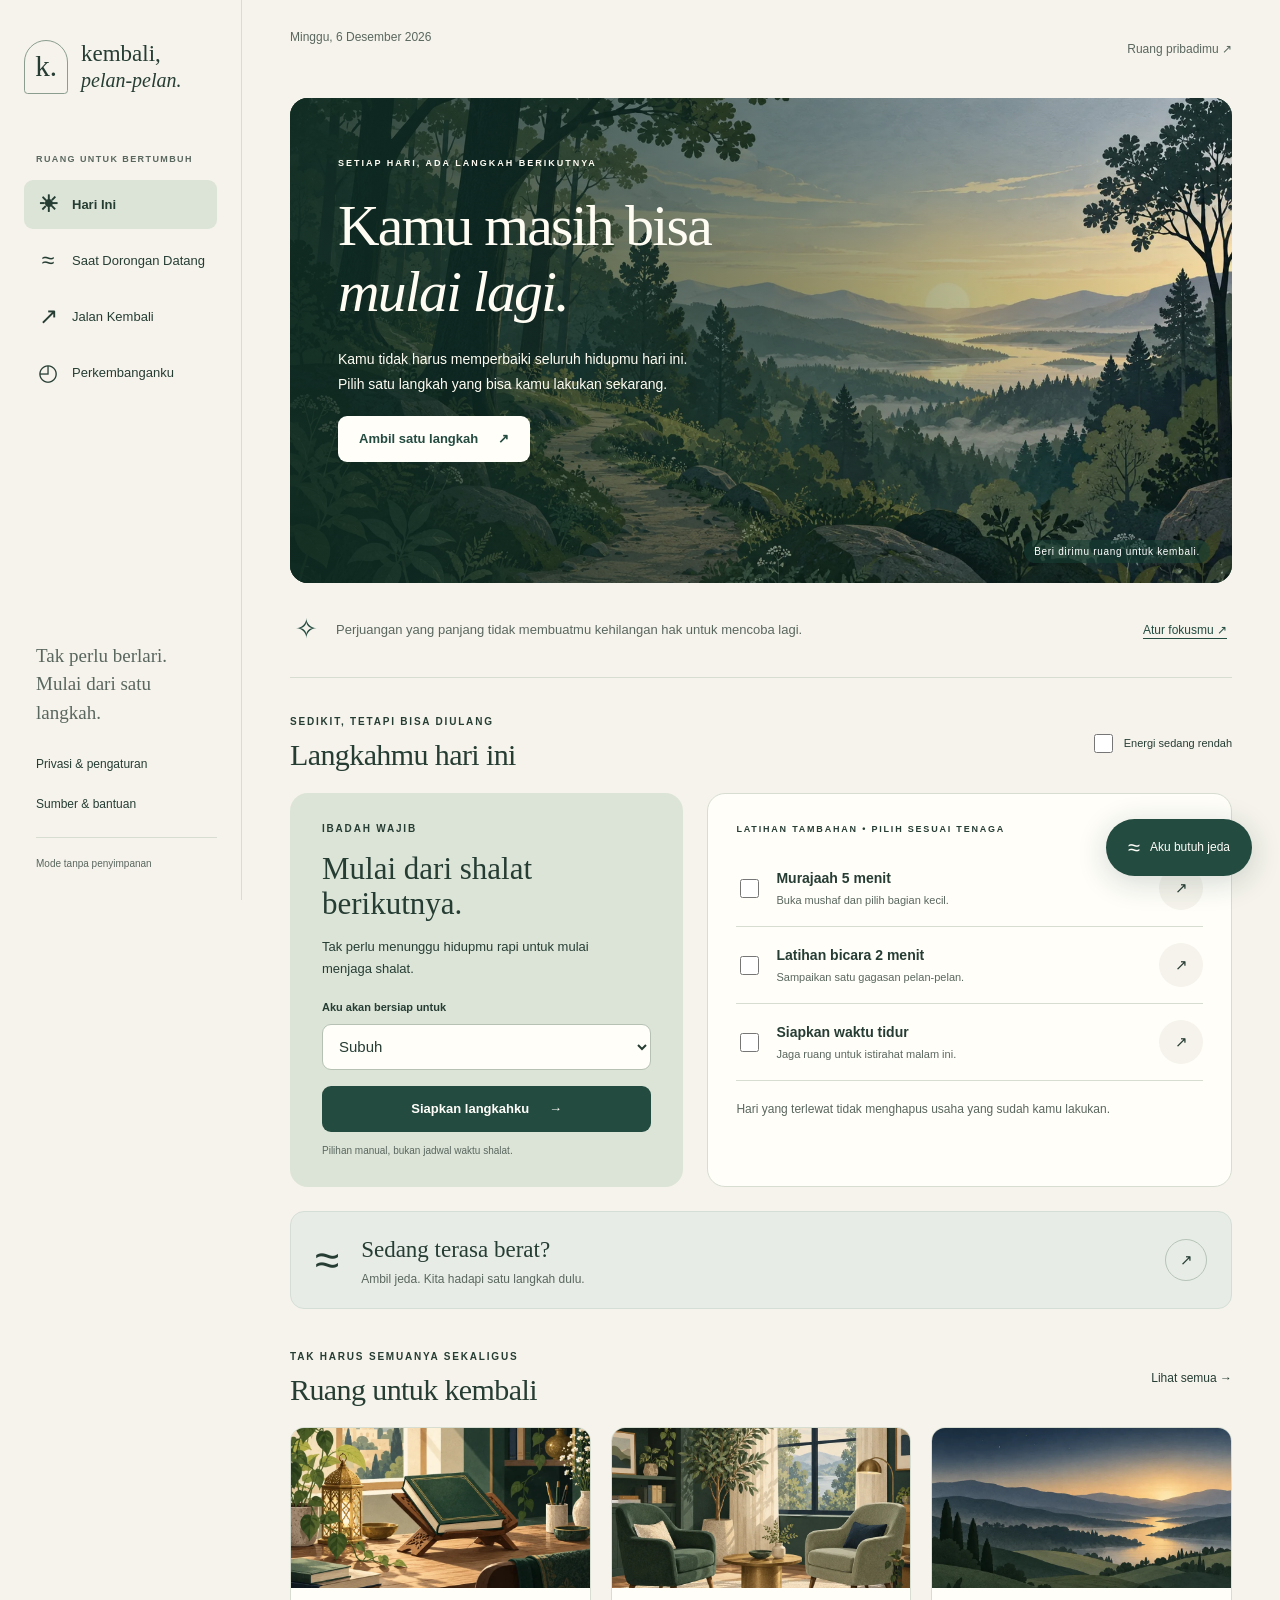
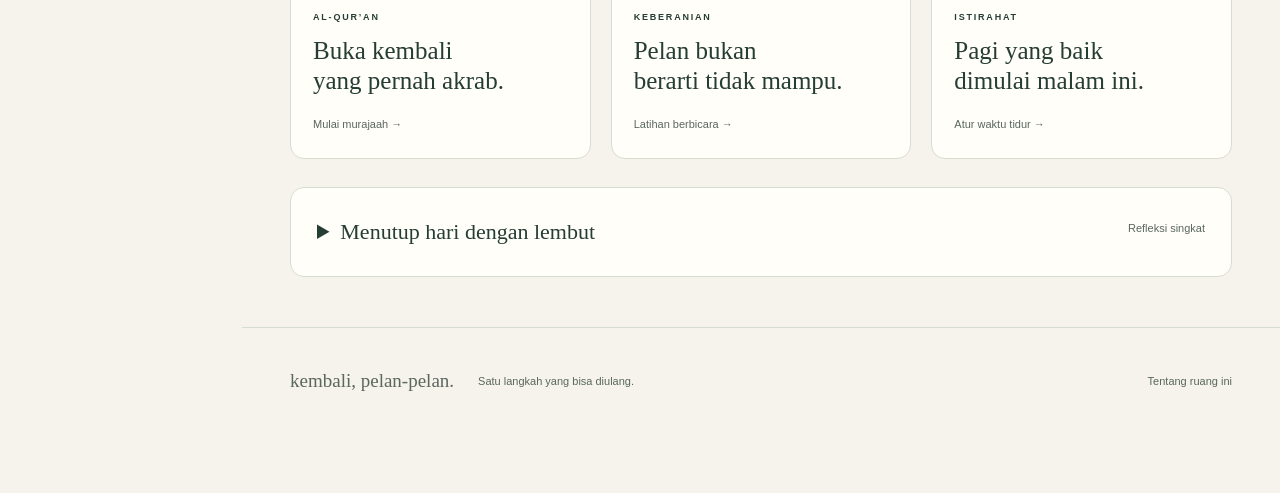
==== index.html @ 1400172d "Build Kembali Pelan-Pelan reflection website" ====
<!doctype html>
<html lang="id">
<head>
<meta charset="UTF-8">
<meta name="viewport" content="width=device-width, initial-scale=1">
<meta name="color-scheme" content="light">
<meta name="description" content="Ruang pribadi untuk menata ibadah, kebiasaan, keberanian, dan kejernihan pikiran.">
<title>Kembali, Pelan-Pelan</title>
<link rel="stylesheet" href="styles.css">
<script src="app.js" defer></script>
</head>
<body>
<a class="skip" href="#main">Lewati ke isi</a>
<aside class="sidebar">
  <a class="brand" href="#today" aria-label="Kembali, Pelan-Pelan — beranda"><span class="brand-mark" aria-hidden="true">k.</span><span id="brand-title">kembali,<br><em>pelan-pelan.</em></span></a>
  <span class="eyebrow sidebar-label">RUANG UNTUK BERTUMBUH</span>
  <nav aria-label="Navigasi utama">
    <a href="#today" data-nav="today"><span aria-hidden="true">☀</span><span>Hari Ini</span></a>
    <a href="#pause" data-nav="pause"><span aria-hidden="true">≈</span><span>Saat Dorongan Datang</span></a>
    <a href="#journey" data-nav="journey"><span aria-hidden="true">↗</span><span>Jalan Kembali</span></a>
    <a href="#progress" data-nav="progress"><span aria-hidden="true">◴</span><span>Perkembanganku</span></a>
  </nav>
  <div class="sidebar-bottom"><p>Tak perlu berlari.<br>Mulai dari satu langkah.</p><a href="#settings">Privasi & pengaturan</a><a href="#help">Sumber & bantuan</a><span id="storage-badge">Mode tanpa penyimpanan</span></div>
</aside>
<div class="page-shell">
<header class="topbar"><span id="date-label"></span><a class="quiet-link" href="#settings">Ruang pribadimu <span aria-hidden="true">↗</span></a></header>
<main id="main" tabindex="-1">
<section id="today" class="view" aria-labelledby="today-title">
  <div class="hero">
    <img src="assets/hero.webp" alt="Jalan kecil di antara pepohonan menuju cahaya fajar." fetchpriority="high">
    <div class="hero-shade"></div>
    <div class="hero-content"><span class="eyebrow">SETIAP HARI, ADA LANGKAH BERIKUTNYA</span><h1 id="today-title">Kamu masih bisa<br><em>mulai lagi.</em></h1><p>Kamu tidak harus memperbaiki seluruh hidupmu hari ini. Pilih satu langkah yang bisa kamu lakukan sekarang.</p><a class="button light" href="#daily-plan">Ambil satu langkah <span aria-hidden="true">↗</span></a></div>
    <span class="hero-caption">Beri dirimu ruang untuk kembali.</span>
  </div>
  <div class="welcome-note"><span aria-hidden="true">✧</span><p>Perjuangan yang panjang tidak membuatmu kehilangan hak untuk mencoba lagi.</p><button class="text-button" id="open-onboarding">Atur fokusmu ↗</button></div>
  <div class="section-heading" id="daily-plan"><div><span class="eyebrow">SEDIKIT, TETAPI BISA DIULANG</span><h2>Langkahmu hari ini</h2></div><label class="switch-label"><input type="checkbox" id="low-energy"> Energi sedang rendah</label></div>
  <div class="daily-grid">
    <article class="prayer-card"><span class="eyebrow">IBADAH WAJIB</span><h3>Mulai dari shalat<br>berikutnya.</h3><p>Tak perlu menunggu hidupmu rapi untuk mulai menjaga shalat.</p><label for="next-prayer">Aku akan bersiap untuk</label><select id="next-prayer"><option>Subuh</option><option>Zuhur</option><option>Asar</option><option>Magrib</option><option>Isya</option></select><a href="#prayer" class="button">Siapkan langkahku <span aria-hidden="true">→</span></a><small>Pilihan manual, bukan jadwal waktu shalat.</small></article>
    <article class="daily-tasks"><span class="eyebrow">LATIHAN TAMBAHAN • PILIH SESUAI TENAGA</span><div id="task-list"></div><p class="soft-note">Hari yang terlewat tidak menghapus usaha yang sudah kamu lakukan.</p></article>
  </div>
  <a href="#pause" class="pause-strip"><span class="wave-symbol" aria-hidden="true">≈</span><span><strong>Sedang terasa berat?</strong><small>Ambil jeda. Kita hadapi satu langkah dulu.</small></span><span class="round-arrow" aria-hidden="true">↗</span></a>
  <div class="section-heading"><div><span class="eyebrow">TAK HARUS SEMUANYA SEKALIGUS</span><h2>Ruang untuk kembali</h2></div><a href="#journey" class="quiet-link">Lihat semua →</a></div>
  <div class="feature-grid">
    <a class="feature" href="#quran"><img src="assets/quran.webp" alt="" loading="lazy"><div><span class="eyebrow">AL-QUR’AN</span><h3>Buka kembali<br>yang pernah akrab.</h3><span>Mulai murajaah →</span></div></a>
    <a class="feature" href="#speak"><img src="assets/conversation.webp" alt="" loading="lazy"><div><span class="eyebrow">KEBERANIAN</span><h3>Pelan bukan<br>berarti tidak mampu.</h3><span>Latihan berbicara →</span></div></a>
    <a class="feature" href="#sleep"><img src="assets/sleep.webp" alt="" loading="lazy"><div><span class="eyebrow">ISTIRAHAT</span><h3>Pagi yang baik<br>dimulai malam ini.</h3><span>Atur waktu tidur →</span></div></a>
  </div>
  <details class="journal"><summary>Menutup hari dengan lembut <span>Refleksi singkat</span></summary><label for="evening-note">Apa satu hal yang sudah cukup baik hari ini?</label><textarea id="evening-note" rows="3" maxlength="3000" placeholder="Tidak perlu pencapaian besar."></textarea><button class="button" id="save-evening">Catat refleksi</button><small class="session-hint"></small></details>
</section>
<section id="pause" class="view" hidden aria-labelledby="pause-title">
  <div class="page-intro"><span class="eyebrow">BERI JARAK ANTARA DORONGAN DAN TINDAKAN</span><h1 id="pause-title">Kita berhenti<br><em>sebentar.</em></h1><p>Ada dorongan yang sedang muncul. Kamu bisa memberi jeda sebelum bertindak. Kamu tidak harus menyelesaikan semuanya sekaligus.</p></div>
  <div class="split-layout"><div class="stack">
    <article class="panel"><span class="step-number">01</span><h2>Kenali, tanpa menghakimi.</h2><label for="trigger">Apa yang sedang terasa? <small>(opsional, tidak dicatat)</small></label><select id="trigger"><option>Belum tahu</option><option>Bosan</option><option>Kesepian</option><option>Stres</option><option>Sulit tidur</option><option>Terpapar konten</option><option>Sedang menghindari tugas</option></select><p>Rasa yang muncul bukan perintah yang harus kamu ikuti.</p></article>
    <article class="panel"><span class="step-number">02</span><h2>Ubah keadaan sekitar.</h2><ul class="calm-list"><li>Tutup konten pemicu dan letakkan perangkat di luar jangkauan.</li><li>Pindah dari tempat yang biasanya membuat pola itu berulang.</li><li>Pilih ruang yang aman dan lebih terbuka.</li><li>Hubungi orang yang kamu percaya jika kamu nyaman.</li></ul><p class="soft-note">Boleh tinggalkan halaman ini jika menjauh dari perangkat lebih membantu.</p></article>
    <article class="panel"><span class="step-number">03</span><h2>Pilih satu kegiatan pengganti.</h2><div class="choice-grid" id="replacement-choices"><button>Jalan sebentar</button><button>Minum air</button><button>Rapikan satu sudut</button><button>Kirim pesan ke teman</button><button>Baca beberapa halaman</button><button>Berwudhu jika perlu</button></div><p id="replacement-feedback" aria-live="polite">Pilih yang paling mudah dilakukan sekarang.</p></article>
  </div><div class="stack">
    <article class="timer-panel"><img src="assets/waves.webp" alt="Ombak lembut di laut yang tenang."><div class="timer-content"><span class="eyebrow">WAKTU UNTUK MEMBERI JEDA</span><div class="timer-readout" id="pause-clock" role="timer" aria-label="Sisa waktu jeda">05:00</div><label for="pause-duration">Durasi jeda</label><select id="pause-duration"><option value="2">2 menit</option><option value="5" selected>5 menit</option><option value="10">10 menit</option></select><div class="button-row"><button class="button" id="pause-start">Mulai jeda</button><button class="button secondary" id="pause-stop">Hentikan</button></div><p id="pause-timer-status" aria-live="polite">Kamu boleh berhenti atau memilih langkah lain kapan pun.</p><small>Berakhirnya timer bukan jaminan dorongan hilang.</small></div></article>
    <article class="panel"><h3>Bagaimana sekarang?</h3><div class="choice-stack" id="feeling-choices"><button data-feeling="lighter">Sedikit lebih ringan</button><button data-feeling="same">Masih sama</button><button data-feeling="support">Aku perlu dukungan lain</button></div><p id="feeling-feedback" aria-live="polite"></p></article>
  </div></div>
  <details class="journal" id="restart-details"><summary>Jika tadi sudah terulang <span>Kembali ke langkah berikutnya</span></summary><div class="restart-layout"><img src="assets/restart.webp" alt="Tunas kecil tumbuh setelah hujan." loading="lazy"><div><p>Yang terjadi perlu diakui, tetapi tidak harus menentukan tindakanmu berikutnya.</p><ol class="calm-list"><li>Hentikan kelanjutannya sekarang.</li><li>Ambil jeda tanpa menghina diri.</li><li>Kenali pemicunya hanya jika itu membantu.</li><li>Pilih satu perubahan lingkungan untuk kesempatan berikutnya.</li><li>Kembali ke rutinitas dan ibadah berikutnya.</li></ol><p>Jika pola ini terus sulit dikendalikan dan mengganggu hidupmu, kamu boleh mencari bantuan psikolog atau psikiater yang menghormati nilai-nilaimu.</p><a href="#help" class="quiet-link">Pilihan dukungan →</a></div></div></details>
</section>
<section id="journey" class="view" hidden aria-labelledby="journey-title">
  <div class="page-intro"><span class="eyebrow">SATU ARAH, LANGKAH YANG BERBEDA</span><h1 id="journey-title">Jalan kembali<br><em>milikmu.</em></h1><p>Mulai dari ruang yang paling kamu butuhkan. Kamu tidak harus menyelesaikan semuanya hari ini.</p></div>
  <div id="module-grid" class="module-grid"></div>
  <a class="reading-invite" href="#guide"><span class="eyebrow">PANDUAN LENGKAP</span><h2>Mulai memahami polanya,<br>lalu bangun jalan pulang.</h2><p>Bacaan mendalam tentang pornografi dan onani, shalat, keberanian berbicara, hafalan, tidur, dan berpikir jernih.</p><strong>Buka seluruh panduan ↗</strong></a>
  <div class="section-heading"><div><span class="eyebrow">PETA FLEKSIBEL, BUKAN BATAS WAKTU</span><h2>Empat minggu untuk mengenali ritmemu</h2></div></div>
  <p>Menjaga shalat lima waktu menjadi perhatian sejak awal. Semua modul boleh dipakai kapan pun. Peta ini bisa diperlambat, diulang, atau disesuaikan; bukan program yang menjanjikan kesembuhan.</p><div class="weeks" id="week-list"></div>
  <a class="letter-invite" href="#letter"><span class="eyebrow">SEBUAH SURAT UNTUKMU</span><h2>Untuk kamu yang lelah<br>memulai dari awal.</h2><span>Baca ketika kamu siap ↗</span></a>
</section>
<section id="prayer" class="view" hidden aria-labelledby="prayer-title">
  <a class="back-link" href="#journey">← Jalan Kembali</a><div class="module-hero"><div><span class="eyebrow">MENJAGA SHALAT</span><h1 id="prayer-title">Datanglah.<br><em>Mulai bersiap.</em></h1><p>Kamu tidak perlu menunggu hidupmu rapi untuk mulai menjaga shalat. Arah yang dijaga tetap lima waktu; langkah terdekat adalah bersiap untuk shalat berikutnya.</p></div><img src="assets/prayer.webp" alt="Sajadah di ruang tenang dengan cahaya dari jendela."></div>
  <div class="two-columns"><article class="panel"><h2>Kurangi hambatannya.</h2><ul class="calm-list"><li>Siapkan pakaian dan tempat yang bersih.</li><li>Letakkan perangkat agar tidak mengalihkan perhatian.</li><li>Rencanakan jeda dari pekerjaan.</li><li>Hubungkan persiapan dengan rutinitas yang sudah ada.</li></ul><p>Jadwal waktu mengikuti lokasi dan panduan setempat. Halaman ini tidak menghitung waktu shalat.</p></article><article class="panel"><h2>Sesudah shalat</h2><p>Ambil waktu sebentar untuk hadir. Tidak perlu mengubah pengalaman ini menjadi penilaian tentang seberapa baik dirimu.</p><p>Jika ada pertanyaan tentang bersuci, shalat yang terlewat, atau hukum fikih, tanyakan kepada guru agama yang tepercaya.</p><a href="#letter" class="quiet-link">Baca pengingat lembut →</a></article></div>
  <article class="panel"><div class="section-heading"><div><h2>Catatan lima waktu</h2><p>Opsional, privat, dan bukan skor kesalehan.</p></div><label class="switch-label"><input type="checkbox" id="prayer-tracker-enabled"> Tampilkan catatan</label></div><div id="prayer-checks" hidden class="prayer-checks"></div><small class="session-hint"></small></article>
</section>
<section id="quran" class="view" hidden aria-labelledby="quran-title">
  <a class="back-link" href="#journey">← Jalan Kembali</a><div class="module-hero"><div><span class="eyebrow">MURAJAAH JUZ 30</span><h1 id="quran-title">Temukan lagi<br><em>yang pernah akrab.</em></h1><p>Gunakan mushafmu sendiri untuk memastikan bacaan. Tidak ada target harus hafal satu juz dalam waktu tertentu.</p></div><img src="assets/quran.webp" alt="Mushaf tertutup di atas dudukan buku di meja belajar."></div>
  <div class="two-columns"><article class="panel"><h2>Bagian kecil untuk hari ini</h2><label for="surah-select">Pilih surah</label><select id="surah-select"></select><label for="verse-part">Ayat atau bagian yang ingin diulang</label><input id="verse-part" placeholder="Contoh: ayat 1–3" maxlength="100"><label for="quran-duration">Durasi rencana</label><select id="quran-duration"><option value="5">5 menit</option><option value="10">10 menit</option><option value="15">15 menit</option></select><div class="timer-small" id="quran-clock" role="timer">05:00</div><div class="button-row"><button class="button" id="quran-start">Mulai murajaah</button><button class="button secondary" id="quran-stop">Hentikan</button></div><p id="quran-timer-status" aria-live="polite">Baca, ulang, coba tanpa melihat, lalu periksa.</p><button class="text-button" id="quran-log" disabled>Catat sesi selesai</button></article>
  <article class="panel"><h2>Ulangi dengan teliti.</h2><ol class="calm-list"><li>Baca bagian pendek sambil melihat mushaf.</li><li>Ulangi perlahan.</li><li>Coba tanpa melihat.</li><li>Periksa kembali dengan mushaf.</li><li>Catat bagian yang sering tertukar.</li><li>Ulang pada kesempatan berikutnya.</li></ol><label for="surah-status">Status surah — penilaian mandiri</label><select id="surah-status"><option>Belum dipetakan</option><option>Sedang diulang</option><option>Perlu penguatan</option><option>Sudah disetorkan</option></select><label for="surah-note">Bagian yang perlu diperhatikan</label><textarea id="surah-note" maxlength="2000" rows="2"></textarea><label for="quran-next">Rencana mengulang berikutnya (opsional)</label><input id="quran-next" type="date"><button class="button secondary" id="save-surah">Catat rencana</button><p class="soft-note">Setorkan kepada guru atau pendamping yang bisa memeriksa bacaan. Aplikasi ini tidak menilai tajwid atau hafalan.</p></article></div>
</section>
<section id="speak" class="view" hidden aria-labelledby="speak-title">
  <a class="back-link" href="#journey">← Jalan Kembali</a><div class="module-hero"><div><span class="eyebrow">LATIHAN BERBICARA</span><h1 id="speak-title">Suaramu boleh<br><em>mengambil ruang.</em></h1><p>Kamu boleh berbicara perlahan. Jeda bukan kegagalan. Latihan ini sukarela; pilih tahap yang terasa cukup aman.</p></div><img src="assets/conversation.webp" alt="Dua kursi di ruang percakapan yang hangat."></div>
  <div class="two-columns"><article class="panel"><h2>Satu gagasan, satu latihan</h2><label for="speaking-need">Yang ingin kubantu</label><select id="speaking-need"><option>Sulit menyusun pikiran</option><option>Takut dinilai</option><option>Tegang dalam percakapan serius</option><option>Gugup di depan banyak orang</option><option>Hambatan kelancaran bicara</option></select><p id="speaking-guidance" class="soft-note"></p><label for="speaking-level">Tahap latihan</label><select id="speaking-level"><option value="15">Satu kalimat • 15 detik</option><option value="30">Jelaskan satu benda • 30 detik</option><option value="60">Sampaikan pendapat • 60 detik</option><option value="120">Percakapan dengan orang tepercaya • 2 menit</option><option value="180">Kelompok kecil • 3 menit</option><option value="180">Presentasi singkat • 3 menit</option></select><p id="speaking-prompt">Coba ucapkan: “Hari ini aku ingin belajar berbicara lebih tenang.”</p><label for="speaking-notes">Tiga poin yang ingin disampaikan</label><textarea id="speaking-notes" rows="4" maxlength="2000" placeholder="Inti, alasan, dan contoh."></textarea><div class="timer-small" id="speak-clock" role="timer">00:15</div><div class="button-row"><button class="button" id="speak-start">Mulai latihan</button><button class="button secondary" id="speak-stop">Hentikan</button></div><p id="speak-timer-status" aria-live="polite">Tidak ada rekaman atau penilaian otomatis.</p><label for="speaking-reflection">Apa yang tadi sudah cukup jelas?</label><textarea id="speaking-reflection" rows="2" maxlength="2000"></textarea><button class="button secondary" id="speak-log">Catat satu latihan</button></article>
  <div class="stack"><article class="panel"><span class="eyebrow">KERANGKA SEDERHANA</span><h2>Inti → Alasan<br>→ Contoh → Penutup</h2><p>“Saya mengusulkan … karena … Misalnya … Jadi langkah berikutnya …”</p></article><article class="panel"><h3>Kalimat untuk memberi ruang</h3><ul class="quote-list"><li>“Beri saya sebentar untuk merangkai jawabannya.”</li><li>“Inti yang ingin saya sampaikan adalah…”</li><li>“Saya ingin memastikan saya memahami pertanyaannya.”</li><li>“Ada dua hal yang menurut saya perlu dibahas.”</li></ul><p>Jika hambatan bicara menetap, evaluasi oleh terapis wicara atau tenaga kesehatan yang sesuai dapat membantu memahami kebutuhanmu. Tidak semua hambatan bicara disebabkan kurang percaya diri.</p></article></div></div>
</section>
<section id="sleep" class="view" hidden aria-labelledby="sleep-title">
  <a class="back-link" href="#journey">← Jalan Kembali</a><div class="module-hero"><div><span class="eyebrow">TIDUR & PAGI</span><h1 id="sleep-title">Rawat malammu.<br><em>Sambut pagimu.</em></h1><p>Bangun pukul 03.00 bisa menjadi pilihan, tetapi tubuhmu tetap membutuhkan tidur yang cukup. Mulai dengan jadwal yang realistis dan persiapan untuk Subuh.</p></div><img src="assets/sleep.webp" alt="Langit malam perlahan berubah menjadi fajar."></div>
  <div class="two-columns"><article class="panel"><h2>Rencanakan jendela tidur</h2><form id="sleep-form"><div class="two-fields"><div><label for="bedtime">Mulai tidur</label><input id="bedtime" type="time" value="20:00" required></div><div><label for="wake-time">Bangun</label><input id="wake-time" type="time" value="04:00" required></div></div><label for="sleep-latency">Perkiraan waktu mulai terlelap (menit)</label><input id="sleep-latency" type="number" min="0" max="180" value="20" required><button class="button" type="submit">Periksa rencana</button></form><div id="sleep-result" class="result-box" aria-live="polite">Masukkan rencana untuk melihat perkiraan durasinya.</div><button class="button secondary" id="save-sleep" disabled>Catat rencana tidur</button><p class="soft-note">Ini perkiraan, bukan pengukuran tidur. Waktu terjaga di tengah malam belum diperhitungkan.</p></article><article class="panel"><h2>Jangan mengorbankan istirahat.</h2><p>Panduan CDC untuk usia 18–60 tahun menyebut setidaknya 7 jam tidur per malam. Kebutuhan tiap orang berbeda; kualitas tidur juga penting.</p><ul class="calm-list"><li>Jika jadwal terlalu sempit, majukan waktu tidur atau sesuaikan jam bangun.</li><li>Siapkan alarm perangkat untuk Subuh sesuai waktu setempat.</li><li>Kurangi penggunaan perangkat menjelang tidur bila membantu.</li><li>Sesuaikan tahajud dengan kondisi dan kecukupan istirahat.</li></ul><p>Halaman HTML ini tidak dapat membunyikan alarm ketika browser ditutup.</p><a href="#help" class="quiet-link">Sumber panduan tidur →</a></article></div>
</section>
<section id="think" class="view" hidden aria-labelledby="think-title">
  <a class="back-link" href="#journey">← Jalan Kembali</a><div class="module-hero"><div><span class="eyebrow">KEJERNIHAN PIKIRAN</span><h1 id="think-title">Pahami lebih baik.<br><em>Bertindak lebih sadar.</em></h1><p>Latih keterampilan yang bisa kamu ulang: membaca dengan tujuan, mengingat kembali, membedakan fakta dari dugaan, dan memilih langkah berikutnya.</p></div><img src="assets/thinking.webp" alt="Buku catatan terbuka di meja dengan cahaya alami."></div>
  <div class="two-columns"><article class="panel"><h2>Baca. Tutup. Ceritakan kembali.</h2><p>Baca satu bagian pendek, lalu tutup bacaan sebelum menulis.</p><label for="think-recall">Tiga hal yang kuingat</label><textarea id="think-recall" rows="4" maxlength="3000"></textarea><label for="think-question">Satu pertanyaan yang masih kumiliki</label><textarea id="think-question" rows="2" maxlength="2000"></textarea><label for="think-apply">Satu penerapan kecil hari ini</label><textarea id="think-apply" rows="2" maxlength="2000"></textarea><button class="button" id="save-thinking">Catat latihan belajar</button><p class="soft-note">Latihan ini tidak menilai atau menjanjikan peningkatan IQ.</p></article><article class="panel"><h2>Sebelum mengambil keputusan</h2><div id="decision-fields"></div><button class="button secondary" id="save-decision">Catat pertimbangan</button></article></div>
</section>
<section id="guide" class="view" hidden aria-labelledby="guide-title">
  <a class="back-link" href="#journey">← Jalan Kembali</a>
  <div class="page-intro"><span class="eyebrow">BACA PELAN, TERAPKAN SATU BAGIAN</span><h1 id="guide-title">Panduan untuk<br><em>perjalanan panjang.</em></h1><p>Perubahan yang sudah lama diinginkan jarang selesai oleh satu kalimat pengingat. Bagian ini membantumu memahami pola, menyiapkan tindakan, dan meninjau hasilnya tanpa mempermalukan diri.</p></div>
  <nav class="guide-index" aria-label="Daftar isi panduan"><a href="#guide-pattern">01 Pola pornografi & onani</a><a href="#guide-prayer">02 Shalat yang terasa berat</a><a href="#guide-speech">03 Berbicara saat serius</a><a href="#guide-memory">04 Menghidupkan hafalan</a><a href="#guide-morning">05 Bangun dini & tidur</a><a href="#guide-clarity">06 Berpikir lebih tajam</a><a href="#guide-plan">07 Rencana 28 hari</a></nav>
  <div class="guide-content">
  <article id="guide-pattern" class="guide-article"><span class="eyebrow">01 / MEMAHAMI POLA</span><h2>Ketika pornografi dan onani terasa terus berulang</h2><p>Puluhan tahun mengulang sebuah perilaku dapat membuatmu merasa tidak punya pilihan. Namun, menuduh diri “rusak” sering justru menutup kesempatan untuk memahami apa yang terjadi. Mulailah dari pertanyaan yang lebih berguna: <em>situasi apa yang paling sering mendahului perilaku itu?</em> Dorongan seksual sendiri bukan diagnosis. Perhatikan apakah ada kehilangan kendali dan dampak pada pekerjaan, relasi, ibadah, tidur, atau kehidupan sehari-hari.</p>
  <h3>Kenali rangkaian sebelum kejadian</h3><p>Contohnya: lelah setelah bekerja → sendirian dengan ponsel di kamar → membuka media sosial tanpa tujuan → menemukan pemicu → melanjutkan karena merasa “sudah terlanjur”. Contoh lain: cemas menghadapi tugas sulit → menunda pekerjaan → mencari pelarian cepat. Rangkaian ini bukan pembenaran; ia menunjukkan titik tempat kamu dapat mengubah keadaan sebelum dorongan menjadi lebih kuat.</p>
  <div class="guide-example"><strong>Coba tulis tiga hal, tanpa detail seksual:</strong><ol><li>Kapan dan di mana aku paling rentan?</li><li>Perasaan atau kebutuhan apa yang muncul sebelumnya?</li><li>Satu perubahan lingkungan apa yang bisa kulakukan lebih awal?</li></ol></div>
  <h3>Buat hambatan praktis</h3><p>Jauhkan ponsel dari tempat tidur, hentikan akun atau aliran konten yang sering memicu, dan tentukan kegiatan pengganti yang siap dipakai. Jika malam adalah waktu tersulit, rencanakan akhir hari sebelum lelah datang: tempat mengisi daya ponsel, jam tidur, dan hal sederhana yang akan kamu kerjakan bila gelisah. Tujuannya bukan menguji kekuatan tekad sepanjang malam, melainkan mengurangi kesempatan pola lama berjalan otomatis.</p>
  <h3>Jika dorongan muncul sekarang</h3><p>Namai dorongannya; letakkan perangkat; pindah ke tempat lebih terbuka; beri jeda singkat; lalu pilih satu aktivitas yang tidak berkaitan dengan layar. Sesudahnya, periksa keadaanmu. Dorongan mungkin belum hilang. Kamu boleh meminta dukungan atau mengubah tempat lagi. <a href="#pause">Buka bantuan cepat →</a></p>
  <h3>Jika terulang</h3><p>Hentikan kelanjutannya tanpa menghukum diri. Hindari keputusan “karena sudah terjadi, sekalian saja”. Setelah lebih tenang, lihat satu titik dari rangkaian tadi yang bisa diubah. Kembali ke tugas dan shalat berikutnya. Ukur perubahan dari kemampuan mengenali pola, meminta bantuan, dan kembali bertindak; jangan jadikan hitungan hari satu-satunya ukuran diri.</p><p>Bila pola terus terasa sulit dikendalikan atau menyebabkan penderitaan dan gangguan nyata, pertimbangkan psikolog atau psikiater yang menghormati nilai-nilaimu. Kamu tidak harus memberi diagnosis kepada dirimu sendiri untuk mencari bantuan.</p></article>
  <article id="guide-prayer" class="guide-article"><span class="eyebrow">02 / MENJAGA SHALAT</span><h2>Ketika shalat terasa berat</h2><p>Rasa berat bisa muncul bersama lelah, rasa bersalah, jadwal yang kacau, atau kebiasaan menunda. Kamu tidak perlu menunggu semua perasaan itu hilang untuk bersiap. Arah yang dijaga tetap shalat lima waktu. Tanyakan: “Apa hambatan paling dekat sebelum shalat berikutnya?” Mungkin pakaian belum siap, pekerjaan belum diberi jeda, atau ponsel terus menarik perhatian.</p><h3>Siapkan sebelum waktunya mendesak</h3><p>Letakkan perlengkapan di tempat yang mudah dijangkau. Tentukan kapan kamu berhenti dari pekerjaan. Gunakan jadwal shalat yang sesuai lokasi dari sumber tepercaya; halaman ini tidak menghitung waktunya. Bila kamu sering menunda, buat tindakan pertama yang kecil: berdiri, tinggalkan layar, dan menuju tempat bersuci. Setelah itu lanjutkan persiapan shalat.</p><div class="guide-example"><strong>Contoh rencana sederhana</strong><p>“Saat pengingat waktu shalat berbunyi, aku akan menyimpan pekerjaan, meletakkan ponsel, lalu bersiap.” Perhatikan apakah rencana ini cocok dengan keadaanmu; ubah bila ada hambatan nyata.</p></div><p>Jika ada shalat yang terlewat, jangan gunakan penyesalan sebagai alasan menjauhi shalat berikutnya. Untuk pertanyaan fikih tentang qada, bersuci, atau keadaan khusus, mintalah penjelasan guru agama yang tepercaya. Tracker di aplikasi ini hanya catatan pribadi dan tidak menilai ibadahmu.</p></article>
  <article id="guide-speech" class="guide-article"><span class="eyebrow">03 / SUARA DAN KEBERANIAN</span><h2>Berbicara ketika suasana serius atau banyak orang</h2><p>Kesulitan berbicara bisa berbeda-beda: pikiran kosong, takut dinilai, sulit menyusun kalimat, atau hambatan kelancaran bicara. Jangan menganggap semuanya sebagai satu masalah. Sebelum percakapan serius, siapkan satu kalimat inti. Tambahkan alasan dan contoh singkat. Kamu boleh membawa catatan tiga poin; itu alat bantu, bukan kelemahan.</p><h3>Gunakan kerangka empat bagian</h3><p><strong>Inti:</strong> apa yang ingin kamu sampaikan? <strong>Alasan:</strong> mengapa itu penting? <strong>Contoh:</strong> situasi konkret apa yang membantu orang paham? <strong>Penutup:</strong> tindakan atau tanggapan apa yang kamu harapkan?</p><div class="guide-example"><strong>Contoh dalam rapat</strong><p>“Menurut saya tenggatnya perlu ditambah satu hari. Alasannya, pengecekan data belum selesai. Kemarin masih ada tiga berkas yang perlu ditinjau. Saya usulkan kita kirim hasil final besok sore.” Kalimat tidak harus panjang untuk menjadi jelas.</p></div><h3>Latihan bertahap</h3><p>Mulai dengan satu kalimat saat sendiri. Lanjutkan menjelaskan satu benda selama 30 detik, menyampaikan pendapat 60 detik, lalu berbicara dengan orang tepercaya. Setelah cukup nyaman, cobalah kelompok kecil. Ulang tahap yang sama bila perlu. Ketika terhenti, ucapkan: “Beri saya sebentar untuk merangkai jawabannya.” Jeda memberi waktu, bukan bukti kegagalan.</p><p>Jika kesulitan kelancaran bicara menetap, bertambah berat, atau terasa mengganggu, pertimbangkan evaluasi tenaga kesehatan atau terapis wicara. Bila takut dinilai sangat membatasi aktivitas, psikolog juga dapat membantu memahami kebutuhanmu.</p></article>
  <article id="guide-memory" class="guide-article"><span class="eyebrow">04 / MURAJAAH</span><h2>Membuka kembali hafalan juz 30</h2><p>Hafalan yang lama tidak diulang bisa terasa jauh. Mulailah dengan pemetaan, bukan ujian besar. Pilih surah yang dahulu paling akrab. Baca dengan mushaf yang tepercaya, lalu coba menyambung bagian kecil tanpa melihat. Catat ayat yang sering tertukar. Status “sudah bisa” menurut diri sendiri berbeda dari bacaan yang telah diperiksa guru.</p><h3>Pola satu sesi singkat</h3><ol><li>Dua menit membaca dengan melihat mushaf.</li><li>Dua menit mengulang satu bagian pendek.</li><li>Satu menit mencoba tanpa melihat dan memeriksa lagi.</li></ol><p>Waktu itu hanya contoh. Bila bagian tersebut belum kuat, ulang pada sesi berikutnya daripada memaksakan banyak bagian baru. Jadwalkan pengulangan setelah jeda, dan sesekali setorkan kepada guru atau pendamping yang dapat membetulkan bacaan. Aplikasi tidak menilai tajwid dan tidak menyediakan teks ayat yang dihasilkan mesin. <a href="#quran">Buka pendamping murajaah →</a></p><div class="guide-example"><strong>Contoh target yang jelas</strong><p>“Hari ini aku membaca dan mengulang bagian awal An-Naba selama lima menit, lalu menandai bagian yang masih tertukar.” Ini lebih mudah diperiksa daripada target “hafal banyak hari ini”.</p></div></article>
  <article id="guide-morning" class="guide-article"><span class="eyebrow">05 / MALAM DAN PAGI</span><h2>Bangun dini tanpa mengabaikan tidur</h2><p>Keinginan bangun pukul 03.00 perlu dipasangkan dengan waktu tidur yang memadai. Jika kamu tidur pukul 23.00 lalu bangun pukul 03.00, jendela tidurnya hanya empat jam sebelum dikurangi waktu untuk terlelap. Panduan umum CDC untuk orang dewasa usia 18–60 tahun adalah setidaknya tujuh jam per malam. Kebutuhan pribadi dan kualitas tidur tetap perlu diperhatikan.</p><h3>Mulai dari jam tidur</h3><p>Tentukan dulu waktu Subuh di lokasimu dan alasan mengapa ingin bangun lebih awal. Jika pukul 03.00 membuat tidur terlalu singkat, majukan jam tidur secara realistis atau pilih jam bangun yang lebih sesuai. Siapkan perlengkapan pagi pada malam sebelumnya. Gunakan alarm perangkat; halaman web tidak dapat mengandalkan alarm saat browser ditutup.</p><div class="guide-example"><strong>Contoh keputusan</strong><p>“Bila malam ini belum bisa tidur cukup untuk bangun pukul 03.00, aku tetap menyiapkan alarm untuk Subuh dan meninjau ulang jadwal malam besok.” Disiplin yang baik harus dapat dijalani tanpa membahayakan keselamatan saat bekerja atau berkendara.</p></div><p>Tahajud adalah ibadah tambahan. Sesuaikan dengan keadaan dan jangan menjadikannya alasan untuk mengabaikan istirahat atau shalat wajib.</p></article>
  <article id="guide-clarity" class="guide-article"><span class="eyebrow">06 / PIKIRAN YANG JERNIH</span><h2>Melatih cara berpikir dan bertindak</h2><p>“Ingin lebih cerdas” dapat diterjemahkan menjadi kebiasaan yang terlihat: memahami bacaan, mengingat tanpa melihat, mengajukan pertanyaan, dan memeriksa keputusan. Tidak ada satu kebiasaan seksual yang otomatis menentukan kecerdasanmu. Mulailah dari hal yang bisa dilatih.</p><h3>Latihan 15 menit</h3><p>Baca topik pendek selama lima menit. Tutup sumbernya dan tulis tiga hal yang kamu ingat. Buka kembali untuk memeriksa kekeliruan. Tulis satu pertanyaan dan satu cara menerapkan isi bacaan. Cara ini memberi umpan balik yang lebih berguna daripada membaca terus tanpa pernah memeriksa pemahaman.</p><h3>Ketika harus memutuskan</h3><p>Tulis fakta yang diketahui, dugaan yang belum diperiksa, pilihan yang tersedia, dan konsekuensi masing-masing. Lalu pilih langkah kecil yang dapat dievaluasi. Misalnya sebelum menerima tugas baru: “Faktanya tenggat Jumat; dugaanku pekerjaan ini butuh dua hari; aku akan meminta rincian ruang lingkup sebelum menyanggupi.”</p><p>Jaga ruang untuk tidur, belajar, ibadah, dan percakapan yang mendukung. Kejernihan biasanya lebih mudah dipelihara lewat rutinitas yang masuk akal daripada janji menjadi orang yang sepenuhnya baru dalam semalam. <a href="#think">Buka latihan berpikir →</a></p></article>
  <article id="guide-plan" class="guide-article"><span class="eyebrow">07 / 28 HARI YANG FLEKSIBEL</span><h2>Rencana praktik yang bisa diulang</h2><p>Ini peta latihan, bukan janji bahwa persoalan selesai dalam 28 hari. Shalat lima waktu tetap diperhatikan sejak hari pertama. Jika hari tertentu terlewat, lanjutkan tanpa mengulang seluruh program dari nol.</p><div class="plan-grid"><div><strong>Hari 1–7 · Kenali</strong><p>Catat waktu rentan, tempat, dan pemicu tanpa detail yang mempermalukan. Siapkan satu perubahan lingkungan. Pilih satu surah untuk dipetakan.</p></div><div><strong>Hari 8–14 · Stabilkan</strong><p>Ulang murajaah lima menit beberapa kali. Tata jam tidur. Siapkan perlengkapan untuk shalat berikutnya sebelum waktunya mendesak.</p></div><div><strong>Hari 15–21 · Latih</strong><p>Latih satu kalimat saat bicara, lalu kerangka inti–alasan–contoh. Baca satu bagian pendek dan ceritakan kembali.</p></div><div><strong>Hari 22–28 · Tinjau</strong><p>Temukan strategi yang membantu dan yang tidak. Kecilkan target yang berlebihan. Tentukan orang atau profesional yang dapat mendukung bila perlu.</p></div></div><p>Pada setiap hari, cukup pilih hingga tiga latihan tambahan sesuai energi. Bila ada kemunduran, gunakan informasi itu untuk menyesuaikan lingkungan dan meminta bantuan. Kemajuan tidak perlu berbentuk garis lurus.</p></article>
  </div>
  <a class="button" href="#today">Kembali ke satu langkah hari ini →</a>
</section>
<section id="progress" class="view" hidden aria-labelledby="progress-title">
  <div class="page-intro"><span class="eyebrow">CATATAN USAHA, BUKAN NILAI DIRI</span><h1 id="progress-title">Lihat langkah<br><em>yang sudah ada.</em></h1><p>Tidak ada ranking, streak, atau skor iman di sini. Catatan berasal dari yang kamu masukkan sendiri.</p></div>
  <div id="progress-stats" class="stats-grid"></div><p id="progress-empty" class="empty-state"></p>
  <div class="two-columns"><article class="panel"><h2>Catatan terakhir</h2><div id="history-list"></div></article><article class="panel"><h2>Hafalan yang sedang dirawat</h2><div id="surah-progress"></div><h3>Rencana tidur terakhir</h3><p id="sleep-history"></p></article></div>
  <article class="panel"><h2>Refleksi mingguan</h2><div id="weekly-fields"></div><button class="button" id="save-weekly">Catat refleksi minggu ini</button><small class="session-hint"></small></article>
</section>
<section id="letter" class="view" hidden aria-labelledby="letter-title">
  <a class="back-link" href="#journey">← Jalan Kembali</a><article class="letter"><span class="eyebrow">UNTUK DIBACA TANPA TERBURU-BURU</span><h1 id="letter-title">Untuk kamu yang lelah<br><em>memulai dari awal.</em></h1><div id="letter-body"></div><a class="button" href="#today">Pilih satu langkah hari ini →</a></article>
</section>
<section id="settings" class="view" hidden aria-labelledby="settings-title">
  <div class="page-intro"><span class="eyebrow">KENDALI TETAP DI TANGANMU</span><h1 id="settings-title">Ruang yang<br><em>kamu atur sendiri.</em></h1></div>
  <div class="two-columns"><article class="panel"><h2>Penyimpanan & privasi</h2><label class="setting-row"><span><strong>Simpan progres di perangkat ini</strong><small>Opsional. Secara bawaan, catatan hanya ada selama halaman terbuka.</small></span><input id="persist-data" type="checkbox"></label><p>Penyimpanan lokal tidak terenkripsi. Orang yang memakai profil browser yang sama dapat mengaksesnya. Data dapat hilang jika penyimpanan browser dibersihkan; mode privat dapat membatasi penyimpanan.</p><p>Tanpa akun, iklan, pelacak, atau pengiriman catatan. Tautan sumber hanya membuka situs luar saat kamu memilihnya.</p><p id="storage-status" aria-live="polite"></p><button class="button secondary" id="export-data">Ekspor catatan</button><button class="text-button danger" id="delete-data">Hapus data aplikasi ini</button></article><article class="panel"><h2>Tampilan</h2><label class="setting-row"><span><strong>Kurangi animasi</strong><small>Preferensi reduced motion perangkat selalu dihormati.</small></span><input id="reduce-motion" type="checkbox"></label><label class="setting-row"><span><strong>Gunakan judul netral</strong><small>Judul menjadi “Catatan Harian”. Tidak menghapus riwayat browser atau menyembunyikan aktivitas perangkat.</small></span><input id="neutral-title" type="checkbox"></label><button class="button secondary" id="edit-focus">Atur fokus harian</button></article></div>
</section>
<section id="help" class="view" hidden aria-labelledby="help-title">
  <div class="page-intro"><span class="eyebrow">KAMU BOLEH MEMINTA DUKUNGAN</span><h1 id="help-title">Tidak harus<br><em>sendirian.</em></h1><p>Halaman ini adalah pendamping kebiasaan dan refleksi, bukan diagnosis, terapi, atau fatwa.</p></div>
  <div class="two-columns"><article class="panel"><h2>Ketika membutuhkan bantuan lain</h2><p>Jika penggunaan pornografi atau masturbasi terus terasa sulit dikendalikan, mengganggu pekerjaan atau relasi, atau menimbulkan penderitaan berat, pertimbangkan berbicara dengan psikolog atau psikiater yang menghormati nilai-nilaimu.</p><p>Rasa bersalah atau dorongan seksual saja tidak membuktikan adanya gangguan. Penilaian perlu melihat konteks dan dampaknya; aplikasi ini tidak membuat diagnosis.</p><p>Untuk hambatan kelancaran bicara yang menetap, kamu dapat berkonsultasi dengan tenaga kesehatan atau terapis wicara. Untuk kecemasan berbicara, psikolog dapat membantu menilai kebutuhanmu.</p><p>Pendamping agama dan dukungan profesional dapat berjalan berdampingan. Kamu tidak perlu mengungkapkan hal pribadi kepada publik.</p></article><article class="panel"><h2>Sumber & batas konten</h2><ul class="source-list"><li><a href="https://www.cdc.gov/sleep/about/" target="_blank" rel="noopener noreferrer">CDC — About Sleep ↗</a><p>Panduan umum durasi dan kualitas tidur.</p></li><li><a href="https://www.nidcd.nih.gov/health/stuttering" target="_blank" rel="noopener noreferrer">NIDCD — Stuttering ↗</a><p>Informasi hambatan kelancaran bicara dan evaluasi profesional.</p></li><li><a href="https://quran.com/juz/30" target="_blank" rel="noopener noreferrer">Quran.com — Juz 30 ↗</a><p>Rujukan rentang surah. Gunakan mushaf yang tepercaya untuk bacaan.</p></li></ul><p>Tulisan reflektif dan surat merupakan tulisan original, bukan kutipan ayat atau hadis. Tidak ada teks Arab yang dihasilkan dengan ImageGen.</p><small>Ditinjau sumbernya pada 20 Oktober 2026. Belum melalui tinjauan klinis atau ahli agama.</small></article></div>
</section>
</main>
<footer><span>kembali, pelan-pelan.</span><p>Satu langkah yang bisa diulang.</p><a href="#help">Tentang ruang ini</a></footer>
</div>
<a href="#pause" class="floating-pause">≈ <span>Aku butuh jeda</span></a>
<div id="toast" class="toast" role="status" aria-live="polite"></div>
<dialog id="onboarding" aria-labelledby="onboarding-title"><form id="focus-form"><span class="eyebrow">MULAI DARI YANG PALING DIBUTUHKAN</span><h2 id="onboarding-title">Apa fokusmu hari ini?</h2><p>Pilih maksimal dua. Kamu bisa menggantinya kapan saja.</p><div id="focus-options" class="focus-options"></div><p id="focus-error" role="alert"></p><div class="button-row"><button class="button" type="submit">Gunakan fokus ini</button><button class="button secondary" type="button" id="skip-onboarding">Lewati</button></div><p class="soft-note">Tidak perlu nama atau riwayat pribadi. Penyimpanan opsional tersedia di Pengaturan.</p></form></dialog>
<dialog id="confirm-dialog" aria-labelledby="confirm-title"><h2 id="confirm-title"></h2><p id="confirm-description"></p><div class="button-row"><button class="button" id="confirm-yes">Lanjutkan</button><button class="button secondary" id="confirm-no">Batal</button></div></dialog>
<noscript><div class="noscript">Aktifkan JavaScript untuk membuka modul dan memakai pencatatan. Halaman ini tidak mengirim catatan ke internet.</div></noscript>
</body>
</html>
---- styles.css ----
:root{--paper:#f5f3eb;--white:#fffef9;--forest:#234b40;--deep:#173c33;--sage:#dce4d7;--muted:#5a675f;--ink:#263d34;--line:#d7ddd1;--gold:#b39b62;--navy:#283f51;--radius:18px;--shadow:0 12px 40px #1d3b3210}
*{box-sizing:border-box}html{scroll-behavior:smooth;scroll-padding-top:24px}body{margin:0;background:var(--paper);color:var(--ink);font-family:"Segoe UI",Arial,sans-serif;font-size:15px;line-height:1.7}a{color:inherit;text-decoration:none}button,input,select,textarea{font:inherit;color:inherit}button,a,input,select,textarea,summary{-webkit-tap-highlight-color:transparent}button{cursor:pointer}button:disabled{cursor:default;opacity:.55}button:focus-visible,a:focus-visible,input:focus-visible,select:focus-visible,textarea:focus-visible,summary:focus-visible{outline:3px solid #936a28;outline-offset:4px}h1,h2,h3,p{margin-top:0}h1,h2,h3{font-family:Georgia,"Times New Roman",serif;font-weight:400;line-height:1.15}h1{font-size:clamp(38px,4.5vw,68px);letter-spacing:-1.8px;margin-bottom:24px}h2{font-size:30px;letter-spacing:-.6px;margin-bottom:16px}h3{font-size:25px;margin-bottom:14px}h1 em,h2 em{font-weight:400}p{margin-bottom:18px}small{font-size:12px;line-height:1.7}img{display:block;max-width:100%;object-fit:cover}button{border:0}label{display:block;font-size:13px;font-weight:600;margin:14px 0 7px}input:not([type=checkbox]),select,textarea{width:100%;border:1px solid #b6c1b4;background:var(--white);border-radius:9px;padding:11px 12px;min-height:46px}textarea{resize:vertical}input[type=checkbox]{width:19px;height:19px;accent-color:var(--forest);flex-shrink:0}select{cursor:pointer}[hidden]{display:none!important}.eyebrow{font-size:10px;letter-spacing:1.8px;font-weight:700;display:block;line-height:1.6;margin-bottom:14px}.sidebar{position:fixed;inset:0 auto 0 0;width:242px;padding:40px 24px 28px;border-right:1px solid var(--line);display:flex;flex-direction:column;z-index:5;background:var(--paper)}.brand{display:flex;gap:13px;align-items:center;margin-bottom:58px;font-family:Georgia,serif;font-size:23px;line-height:1.14}.brand-mark{width:44px;height:54px;border:1px solid #8a9d8e;border-radius:30px 30px 5px 5px;display:grid;place-items:center;font-size:29px}.brand em{font-size:20px}.sidebar-label{font-size:9px;letter-spacing:1.4px;color:var(--muted);padding-left:12px}.sidebar nav{display:flex;flex-direction:column;gap:7px}.sidebar nav a{display:flex;align-items:center;gap:12px;padding:13px 12px;border-radius:9px;font-size:13px;min-height:48px}.sidebar nav a>span:first-child{font-size:23px;line-height:1;width:24px;text-align:center}.sidebar nav a[aria-current=page]{background:var(--sage);font-weight:600}.sidebar nav a:hover{background:#e4e9dd}.sidebar-bottom{margin-top:auto;padding-left:12px;padding-top:30px;font-size:12px}.sidebar-bottom p{font-family:Georgia,serif;font-size:19px;line-height:1.5;color:var(--muted)}.sidebar-bottom a{display:block;padding:9px 0;min-height:40px}.sidebar-bottom>span{display:block;font-size:10px;color:var(--muted);border-top:1px solid var(--line);padding-top:17px;margin-top:12px}.page-shell{margin-left:242px}.topbar{max-width:1260px;margin:auto;padding:27px 48px;display:flex;justify-content:space-between;gap:16px;font-size:12px;color:var(--muted)}main{max-width:1260px;margin:auto;padding:0 48px;min-height:70vh}main:focus{outline:none}.view{animation:arrive .35s ease-out}.hero{height:485px;position:relative;border-radius:var(--radius);overflow:hidden;color:#fffdf3;background:#345c49}.hero>img,.hero-shade{position:absolute;width:100%;height:100%;inset:0}.hero>img{object-position:50% 52%}.hero-shade{background:linear-gradient(90deg,rgba(15,43,34,.88),rgba(15,43,34,.45) 55%,rgba(15,43,34,.02))}.hero-content{position:relative;padding:58px 48px;max-width:570px}.hero h1{font-size:clamp(42px,4.5vw,66px);margin:22px 0}.hero-content p{max-width:370px;font-size:14px;line-height:1.8;color:#fffdf3}.hero .eyebrow{font-size:9px;letter-spacing:2px}.hero-caption{position:absolute;right:22px;bottom:20px;font-size:10px;letter-spacing:.7px;color:white;background:#173c3399;padding:3px 10px;border-radius:20px}.button{display:inline-flex;align-items:center;justify-content:center;gap:20px;min-height:46px;padding:11px 20px;border-radius:9px;background:var(--forest);color:var(--white);font-size:13px;font-weight:600;border:1px solid transparent;transition:transform .2s,background .2s}.button:hover{background:var(--deep);transform:translateY(-1px)}.button.light{background:var(--white);color:var(--forest)}.button.secondary{background:transparent;border-color:#9eafa0;color:var(--forest)}.button-row{display:flex;gap:10px;flex-wrap:wrap;margin-top:18px}.text-button{background:none;color:var(--forest);min-height:44px;font-size:12px;text-decoration:underline;text-underline-offset:4px;padding:8px 0}.quiet-link,.back-link{font-size:12px;padding:12px 0;display:inline-block}.welcome-note{display:flex;align-items:center;gap:18px;padding:24px 5px;border-bottom:1px solid var(--line);color:var(--muted)}.welcome-note>span{font-size:27px;color:var(--forest)}.welcome-note p{font-size:13px;margin:0;flex:1}.welcome-note button{flex-shrink:0}.section-heading{display:flex;align-items:center;justify-content:space-between;gap:20px;margin:36px 0 20px;scroll-margin-top:24px}.section-heading .eyebrow{margin-bottom:8px}.section-heading h2{margin:0}.switch-label{display:flex;align-items:center;gap:8px;margin:0;font-size:11px;font-weight:400;cursor:pointer;min-height:44px}.daily-grid{display:grid;grid-template-columns:.9fr 1.2fr;gap:24px}.prayer-card{background:var(--sage);padding:28px 32px;border-radius:var(--radius)}.prayer-card h3{font-size:31px}.prayer-card p{font-size:13px;max-width:300px}.prayer-card .button{width:100%;margin:16px 0 10px}.prayer-card label{font-size:11px}.prayer-card small{display:block;color:var(--muted);font-size:10px}.daily-tasks{background:var(--white);border:1px solid var(--line);border-radius:var(--radius);padding:28px}.daily-tasks>.eyebrow{font-size:9px}.task-row{display:flex;align-items:center;gap:14px;padding:16px 0;border-bottom:1px solid var(--line)}.task-row label{display:flex;align-items:center;gap:14px;flex:1;margin:0;cursor:pointer;font-weight:400}.task-row strong{font-size:14px;font-weight:600;display:block}.task-row small{color:var(--muted);font-size:11px;display:block}.task-row a{width:44px;height:44px;display:grid;place-items:center;border-radius:50%;background:var(--paper)}.soft-note{font-size:12px;color:var(--muted);margin:18px 0 0}.pause-strip{display:flex;align-items:center;gap:22px;margin:24px 0 40px;background:#e7ece7;border:1px solid #d4ded6;border-radius:14px;padding:18px 24px}.pause-strip strong{font-family:Georgia,serif;font-size:23px;font-weight:400;display:block}.pause-strip small{display:block;color:var(--muted)}.wave-symbol{font-size:44px;line-height:1}.round-arrow{margin-left:auto;border:1px solid #b6c4b6;width:42px;height:42px;display:grid;place-items:center;border-radius:50%}.feature-grid{display:grid;grid-template-columns:repeat(3,1fr);gap:20px}.feature{background:var(--white);border-radius:14px;overflow:hidden;border:1px solid var(--line);transition:transform .2s}.feature:hover{transform:translateY(-4px)}.feature img{width:100%;height:160px;background:var(--sage)}.feature>div{padding:22px}.feature .eyebrow{font-size:9px;margin-bottom:12px}.feature h3{font-size:25px;line-height:1.2}.feature>div>span:last-child{font-size:11px;color:var(--muted)}.journal{background:var(--white);border:1px solid var(--line);padding:22px 26px;border-radius:14px;margin:28px 0}.journal summary{font-family:Georgia,serif;font-size:22px;cursor:pointer;min-height:44px;align-content:center}.journal summary>span{float:right;font-family:"Segoe UI",sans-serif;font-size:11px;color:var(--muted);line-height:2.8}.journal .button{margin-top:14px}.session-hint{display:block;color:var(--muted);margin-top:12px}footer{max-width:1260px;margin:50px auto 0;padding:32px 48px 90px;border-top:1px solid var(--line);display:flex;align-items:center;gap:24px;color:var(--muted);font-size:11px}footer>span{font-family:Georgia,serif;font-size:19px}footer p{margin:0}footer>a{margin-left:auto;padding:12px 0}.floating-pause{position:fixed;bottom:24px;right:28px;z-index:8;background:var(--forest);color:var(--white);border-radius:40px;min-height:48px;padding:10px 22px;display:flex;align-items:center;gap:10px;box-shadow:0 6px 30px #173c3330;font-size:22px}.floating-pause span{font-size:12px}.page-intro{max-width:720px;padding:38px 0 28px}.page-intro p{max-width:570px;color:var(--muted)}.panel{border:1px solid var(--line);border-radius:var(--radius);background:var(--white);padding:30px;margin-bottom:22px}.panel>.button{margin-top:16px}.panel .section-heading{margin:0 0 18px}.panel h2{font-size:27px}.panel h3{font-size:23px}.panel p{font-size:14px}.split-layout{display:grid;grid-template-columns:1.1fr .9fr;gap:24px}.two-columns{display:grid;grid-template-columns:1fr 1fr;gap:24px}.stack{min-width:0}.step-number{font-size:11px;letter-spacing:2px;color:var(--muted);display:block;margin-bottom:14px}.calm-list{padding-left:21px;font-size:14px}.calm-list li{padding:6px 0}.choice-grid{display:grid;grid-template-columns:1fr 1fr;gap:9px}.choice-grid button,.choice-stack button{background:var(--paper);border:1px solid var(--line);border-radius:9px;padding:12px;text-align:left;min-height:46px;font-size:13px}.choice-grid button[aria-pressed=true],.choice-stack button[aria-pressed=true]{background:var(--sage);border-color:var(--forest)}.choice-stack{display:grid;gap:9px}.timer-panel{border-radius:var(--radius);background:var(--sage);overflow:hidden;margin-bottom:22px}.timer-panel>img{height:190px;width:100%}.timer-content{padding:28px;text-align:center}.timer-readout{font-size:64px;line-height:1.2;font-family:Georgia,serif;letter-spacing:3px;font-variant-numeric:tabular-nums}.timer-content .button-row{justify-content:center}.timer-content p{font-size:13px;margin-top:18px}.timer-content select{max-width:160px}.timer-content small{font-size:11px}.restart-layout{display:grid;grid-template-columns:180px 1fr;gap:26px;padding-top:22px}.restart-layout img{border-radius:12px}.module-grid{display:grid;grid-template-columns:repeat(2,1fr);gap:20px}.module-card{display:flex;background:var(--white);border:1px solid var(--line);border-radius:var(--radius);overflow:hidden;min-height:180px}.module-card img{width:35%;object-fit:cover}.module-card>div{padding:24px}.module-card h2{font-size:26px;margin-bottom:12px}.module-card p{font-size:12px;color:var(--muted);margin:0}.module-card .eyebrow{font-size:9px}.module-card:hover{border-color:var(--forest)}.weeks{display:grid;grid-template-columns:repeat(2,1fr);gap:16px}.weeks details{background:var(--white);padding:23px;border-radius:12px;border:1px solid var(--line)}.weeks summary{cursor:pointer;font-weight:600;min-height:44px}.weeks p{font-size:13px;margin:15px 0 0}.letter-invite{display:block;text-align:center;background:var(--sage);border-radius:120px 120px 18px 18px;margin-top:40px;padding:48px 22px}.letter-invite h2{font-size:36px}.letter-invite>span:last-child{font-size:12px}.module-hero{display:grid;grid-template-columns:1.25fr .8fr;gap:40px;align-items:center;margin:26px 0 38px}.module-hero h1{font-size:clamp(36px,3.5vw,54px)}.module-hero p{color:var(--muted);max-width:530px}.module-hero img{width:100%;aspect-ratio:1;border-radius:120px 120px 18px 18px}.back-link{padding-top:14px;color:var(--muted)}.prayer-checks{display:flex;flex-wrap:wrap;gap:16px}.prayer-checks label{display:flex;gap:9px;align-items:center;padding:10px 16px;background:var(--paper);border-radius:10px;margin:0;min-height:48px}.timer-small{font-family:Georgia,serif;font-size:44px;font-variant-numeric:tabular-nums;margin-top:22px}.quote-list{list-style:none;padding:0}.quote-list li{font-family:Georgia,serif;font-size:19px;line-height:1.5;border-bottom:1px solid var(--line);padding:14px 0}.two-fields{display:grid;grid-template-columns:1fr 1fr;gap:14px}form>.button{margin-top:20px}.result-box{padding:20px;border-radius:10px;background:var(--sage);margin-top:22px;font-size:14px}.result-box.warning{background:#f2e4cc;color:#604218}.stats-grid{display:grid;grid-template-columns:repeat(3,1fr);gap:18px;margin-bottom:25px}.stat{padding:26px;border:1px solid var(--line);border-radius:var(--radius);background:var(--white)}.stat strong{font-family:Georgia,serif;font-size:44px;font-weight:400;display:block}.stat span{font-size:12px;color:var(--muted)}.empty-state{background:var(--sage);border-radius:12px;padding:20px;font-size:14px}.history-row{padding:13px 0;border-bottom:1px solid var(--line);font-size:13px}.history-row small{display:block;color:var(--muted)}.letter{max-width:680px;margin:30px auto 0;background:var(--white);padding:55px 48px;border:1px solid var(--line);border-radius:90px 90px 12px 12px}.letter h1{font-size:43px;line-height:1.2}.letter p{font-family:Georgia,serif;font-size:19px;line-height:1.9}.letter .eyebrow{font-size:9px;margin-bottom:28px}.setting-row{display:flex;align-items:center;gap:16px;justify-content:space-between;padding:15px 0;border-bottom:1px solid var(--line);font-weight:400;margin:0 0 18px}.setting-row strong{font-size:14px;display:block}.setting-row small{display:block;color:var(--muted);margin-top:6px}.danger{color:#8a3830;display:block}.source-list{padding-left:20px}.source-list a{text-decoration:underline;text-underline-offset:3px}.source-list p{font-size:12px;margin-top:5px;color:var(--muted)}.toast{position:fixed;bottom:85px;left:calc(50% + 100px);transform:translateX(-50%);max-width:min(440px,85vw);background:var(--navy);color:white;padding:14px 22px;border-radius:12px;box-shadow:var(--shadow);font-size:13px;z-index:40;opacity:0;pointer-events:none;transition:opacity .2s}.toast.visible{opacity:1}dialog{border:1px solid var(--line);border-radius:20px;padding:32px;background:var(--white);color:var(--ink);width:520px;max-width:calc(100vw - 32px);max-height:85vh;box-shadow:var(--shadow)}dialog::backdrop{background:#102c2877;backdrop-filter:blur(3px)}dialog h2{font-size:32px}.focus-options{display:grid;grid-template-columns:1fr 1fr;gap:10px}.focus-options label{display:flex;align-items:center;gap:8px;margin:0;background:var(--paper);padding:10px;border-radius:9px;min-height:48px;font-size:12px}#focus-error{color:#8a3830;font-size:12px}.skip{position:fixed;top:-70px;left:12px;background:white;padding:12px;z-index:100}.skip:focus{top:12px}.noscript{position:fixed;bottom:0;inset-inline:0;background:white;padding:15px;z-index:99}body.reduced-motion *,body.reduced-motion *::before,body.reduced-motion *::after{animation:none!important;transition:none!important;scroll-behavior:auto!important}html:has(body.reduced-motion){scroll-behavior:auto}@keyframes arrive{from{opacity:0;transform:translateY(7px)}to{opacity:1;transform:none}}
@media(min-width:1500px){.hero{height:530px}.hero-content{padding:70px 55px}}
@media(max-width:1100px){.sidebar{width:205px;padding:32px 16px}.page-shell{margin-left:205px}.topbar,main{padding-left:28px;padding-right:28px}.hero-content{padding:48px 32px}.hero{height:470px}.hero h1{font-size:52px}.daily-grid{gap:16px;grid-template-columns:1fr 1.1fr}.prayer-card,.daily-tasks{padding:24px}.feature-grid{gap:12px}.feature>div{padding:18px}.feature h3{font-size:22px}.feature img{height:130px}.two-columns,.split-layout{gap:16px}.panel{padding:23px}.module-card>div{padding:20px}.module-card h2{font-size:23px}.module-hero{gap:25px}.topbar{font-size:11px}}
@media(max-width:800px){.sidebar{width:100%;height:68px;inset:auto 0 0;padding:0;border-right:0;border-top:1px solid var(--line);background:#f5f3ebf5;backdrop-filter:blur(12px);z-index:20}.sidebar>.brand,.sidebar-label,.sidebar-bottom{display:none}.sidebar nav{display:grid;grid-template-columns:repeat(4,1fr);gap:0;height:100%;padding:4px 7px}.sidebar nav a{flex-direction:column;gap:3px;padding:7px 3px;justify-content:center;border-radius:8px;font-size:10px;line-height:1.25;text-align:center}.sidebar nav a>span:first-child{font-size:22px}.sidebar nav a[data-nav=pause]>span:last-child{max-width:100px}.page-shell{margin-left:0}.topbar{padding:20px 24px}.topbar:before{content:"k.";font-family:Georgia,serif;font-size:26px;color:var(--forest);line-height:1}.topbar #date-label{margin-right:auto;align-self:center;font-size:10px}.topbar .quiet-link{padding:0;align-self:center;font-size:10px}main{padding:0 24px}.hero{height:460px}.hero-content{padding:46px 32px}.hero h1{font-size:55px}.hero-content p{max-width:340px}.hero-shade{background:linear-gradient(90deg,#173c33e8,#173c3370 80%,#173c3344)}.daily-grid{grid-template-columns:.9fr 1.1fr}.welcome-note{gap:12px}.welcome-note p{font-size:12px}.welcome-note button{font-size:10px}.section-heading h2{font-size:27px}.floating-pause{bottom:82px;right:18px;padding:9px 17px;min-height:44px}.floating-pause span{font-size:11px}footer{padding:25px 24px 150px;gap:16px}.toast{left:50%;bottom:140px}.module-hero h1{font-size:42px}.page-intro{padding:26px 0 20px}.page-intro h1{font-size:52px}.module-grid{gap:14px}.module-card{flex-direction:column}.module-card img{width:100%;height:170px}.stats-grid{gap:12px}.stat{padding:20px}.letter{padding:45px 32px}}
@media(max-width:580px){body{font-size:14px}main{padding:0 18px}.topbar{padding:18px}.hero{height:485px;border-radius:14px}.hero-content{padding:38px 25px}.hero .eyebrow{font-size:8px;max-width:220px;letter-spacing:1.5px}.hero h1{font-size:49px;line-height:1.08;margin-top:27px}.hero-content p{font-size:13px;max-width:260px}.hero .button{margin-top:10px;font-size:12px}.hero-caption{font-size:9px;right:16px;bottom:16px}.hero>img{object-position:65% center}.hero-shade{background:linear-gradient(90deg,#173c33e8,#173c3388)}.welcome-note{flex-wrap:wrap;padding:20px 2px;gap:9px}.welcome-note p{flex-basis:calc(100% - 45px)}.welcome-note button{margin-left:33px;min-height:32px;font-size:11px}.section-heading{align-items:flex-start;flex-wrap:wrap;margin-top:29px;gap:10px}.section-heading .eyebrow{font-size:8px}.section-heading h2{font-size:28px}.daily-grid,.two-columns,.split-layout{grid-template-columns:1fr;gap:16px}.daily-tasks,.prayer-card{padding:25px}.prayer-card h3 br{display:none}.prayer-card h3{font-size:29px}.pause-strip{padding:17px;gap:14px}.pause-strip strong{font-size:21px}.pause-strip small{font-size:11px}.round-arrow{flex-shrink:0;width:34px;height:34px}.feature-grid{grid-template-columns:1fr;gap:13px}.feature{display:flex;min-height:165px}.feature img{width:37%;height:auto;min-height:165px}.feature>div{padding:21px}.feature h3{font-size:24px}.feature .eyebrow{font-size:8px;margin-bottom:8px}.feature>div>span:last-child{font-size:10px}.journal{padding:19px}.journal summary{font-size:21px}.journal summary>span{display:block;float:none;font-size:10px;line-height:1.7;margin:7px 0}.module-hero{grid-template-columns:1fr;gap:18px;margin-top:18px}.module-hero img{height:220px;aspect-ratio:auto;border-radius:100px 100px 14px 14px}.module-hero h1{font-size:43px}.module-hero p{font-size:14px}.page-intro h1{font-size:47px}.panel{padding:23px 20px;margin-bottom:16px}.panel h2{font-size:27px}.module-grid{grid-template-columns:1fr}.module-card{flex-direction:row;min-height:150px}.module-card img{width:32%;height:auto}.module-card h2{font-size:25px}.module-card>div{padding:22px}.module-card .eyebrow{font-size:8px}.weeks{grid-template-columns:1fr}.letter-invite h2{font-size:30px}.restart-layout{grid-template-columns:1fr}.restart-layout img{height:160px;width:100%}.stats-grid{grid-template-columns:repeat(3,1fr);gap:8px}.stat{padding:16px 10px}.stat strong{font-size:32px}.stat span{font-size:10px;display:block}.letter{padding:37px 24px;border-radius:50px 50px 12px 12px}.letter h1{font-size:34px}.letter p{font-size:18px}footer{flex-wrap:wrap;font-size:10px;padding-left:18px;padding-right:18px}footer>span{font-size:17px}footer>a{margin-left:0}.focus-options{grid-template-columns:1fr}dialog{padding:25px}.prayer-checks{gap:8px}.prayer-checks label{padding:9px 12px}.button{gap:10px}.two-fields{gap:10px}.floating-pause{right:12px}}
@media(prefers-reduced-motion:reduce){html{scroll-behavior:auto}*,*::before,*::after{animation:none!important;transition:none!important;scroll-behavior:auto!important}}
@media print{.sidebar,.topbar,.floating-pause,.toast,footer,button{display:none!important}.page-shell{margin:0}main{padding:0}.view{animation:none}.panel,.letter{box-shadow:none;break-inside:avoid}.hero{height:380px}}
.reading-invite{display:block;margin:28px 0 8px;padding:36px;background:var(--forest);color:var(--white);border-radius:18px}.reading-invite h2{font-size:clamp(28px,3vw,40px);margin-bottom:12px}.reading-invite p{max-width:530px;font-size:14px;color:#e3ece4}.reading-invite strong{font-size:12px}.guide-index{display:grid;grid-template-columns:repeat(2,1fr);gap:9px;margin:4px 0 38px}.guide-index a{border:1px solid var(--line);background:var(--white);border-radius:10px;padding:12px 16px;font-size:12px;min-height:48px}.guide-index a:hover{border-color:var(--forest)}.guide-content{max-width:800px;margin:auto}.guide-article{scroll-margin-top:26px;background:var(--white);border:1px solid var(--line);padding:40px 46px;margin:0 0 24px;border-radius:17px}.guide-article h2{font-size:clamp(30px,3.5vw,42px);margin-bottom:24px}.guide-article h3{font-size:25px;margin:32px 0 12px}.guide-article p,.guide-article li{font-size:15px;line-height:1.85}.guide-article a{text-decoration:underline;text-underline-offset:4px;color:var(--forest);font-weight:600}.guide-example{background:var(--sage);border-left:4px solid var(--forest);padding:20px 24px;margin:25px 0;border-radius:0 12px 12px 0}.guide-example p:last-child,.guide-example ol:last-child{margin-bottom:0}.plan-grid{display:grid;grid-template-columns:repeat(2,1fr);gap:14px;margin:25px 0}.plan-grid>div{background:var(--paper);padding:20px;border-radius:10px}.plan-grid strong{font-size:13px}.plan-grid p{font-size:13px;margin:9px 0 0}@media(max-width:580px){.reading-invite{padding:26px 22px}.guide-index{grid-template-columns:1fr}.guide-article{padding:27px 22px}.guide-article p,.guide-article li{font-size:14px}.plan-grid{grid-template-columns:1fr}.guide-example{padding:17px}}
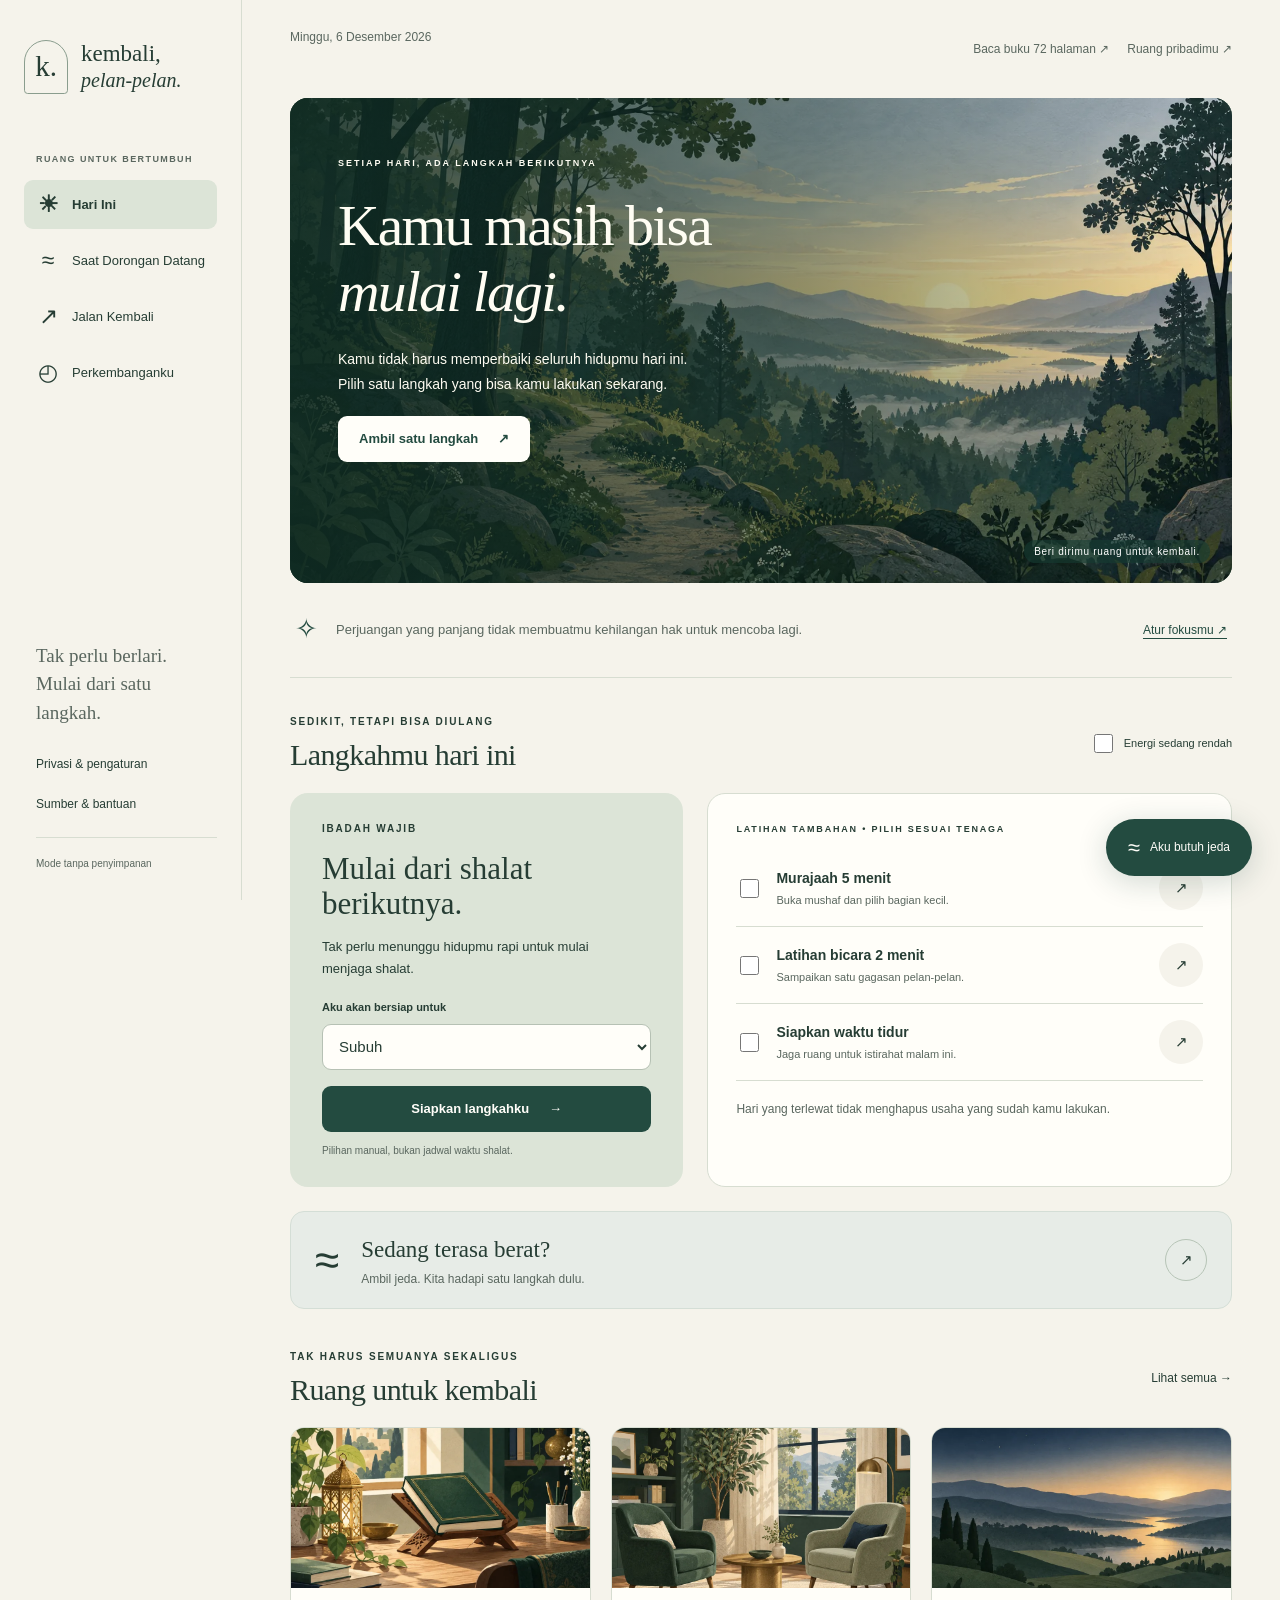
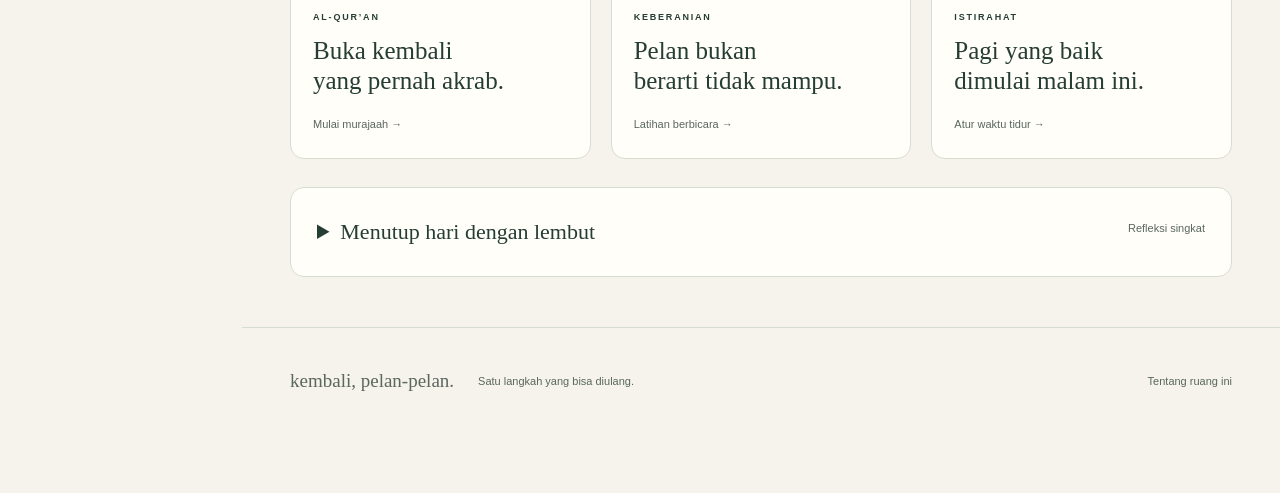
==== commit 1a57293e: "Add illustrated 72-page recovery reflection book" ====
--- a/index.html
+++ b/index.html
@@ -23,7 +23,7 @@
   <div class="sidebar-bottom"><p>Tak perlu berlari.<br>Mulai dari satu langkah.</p><a href="#settings">Privasi & pengaturan</a><a href="#help">Sumber & bantuan</a><span id="storage-badge">Mode tanpa penyimpanan</span></div>
 </aside>
 <div class="page-shell">
-<header class="topbar"><span id="date-label"></span><a class="quiet-link" href="#settings">Ruang pribadimu <span aria-hidden="true">↗</span></a></header>
+<header class="topbar"><span id="date-label"></span><div class="top-links"><a class="quiet-link" href="book/index.html">Baca buku 72 halaman <span aria-hidden="true">↗</span></a><a class="quiet-link" href="#settings">Ruang pribadimu <span aria-hidden="true">↗</span></a></div></header>
 <main id="main" tabindex="-1">
 <section id="today" class="view" aria-labelledby="today-title">
   <div class="hero">
--- a/styles.css
+++ b/styles.css
@@ -7,3 +7,5 @@
 @media(prefers-reduced-motion:reduce){html{scroll-behavior:auto}*,*::before,*::after{animation:none!important;transition:none!important;scroll-behavior:auto!important}}
 @media print{.sidebar,.topbar,.floating-pause,.toast,footer,button{display:none!important}.page-shell{margin:0}main{padding:0}.view{animation:none}.panel,.letter{box-shadow:none;break-inside:avoid}.hero{height:380px}}
 .reading-invite{display:block;margin:28px 0 8px;padding:36px;background:var(--forest);color:var(--white);border-radius:18px}.reading-invite h2{font-size:clamp(28px,3vw,40px);margin-bottom:12px}.reading-invite p{max-width:530px;font-size:14px;color:#e3ece4}.reading-invite strong{font-size:12px}.guide-index{display:grid;grid-template-columns:repeat(2,1fr);gap:9px;margin:4px 0 38px}.guide-index a{border:1px solid var(--line);background:var(--white);border-radius:10px;padding:12px 16px;font-size:12px;min-height:48px}.guide-index a:hover{border-color:var(--forest)}.guide-content{max-width:800px;margin:auto}.guide-article{scroll-margin-top:26px;background:var(--white);border:1px solid var(--line);padding:40px 46px;margin:0 0 24px;border-radius:17px}.guide-article h2{font-size:clamp(30px,3.5vw,42px);margin-bottom:24px}.guide-article h3{font-size:25px;margin:32px 0 12px}.guide-article p,.guide-article li{font-size:15px;line-height:1.85}.guide-article a{text-decoration:underline;text-underline-offset:4px;color:var(--forest);font-weight:600}.guide-example{background:var(--sage);border-left:4px solid var(--forest);padding:20px 24px;margin:25px 0;border-radius:0 12px 12px 0}.guide-example p:last-child,.guide-example ol:last-child{margin-bottom:0}.plan-grid{display:grid;grid-template-columns:repeat(2,1fr);gap:14px;margin:25px 0}.plan-grid>div{background:var(--paper);padding:20px;border-radius:10px}.plan-grid strong{font-size:13px}.plan-grid p{font-size:13px;margin:9px 0 0}@media(max-width:580px){.reading-invite{padding:26px 22px}.guide-index{grid-template-columns:1fr}.guide-article{padding:27px 22px}.guide-article p,.guide-article li{font-size:14px}.plan-grid{grid-template-columns:1fr}.guide-example{padding:17px}}
+
+.top-links{display:flex;align-items:center;gap:18px}@media(max-width:580px){.top-links{gap:8px}.top-links .quiet-link{font-size:9px}}
